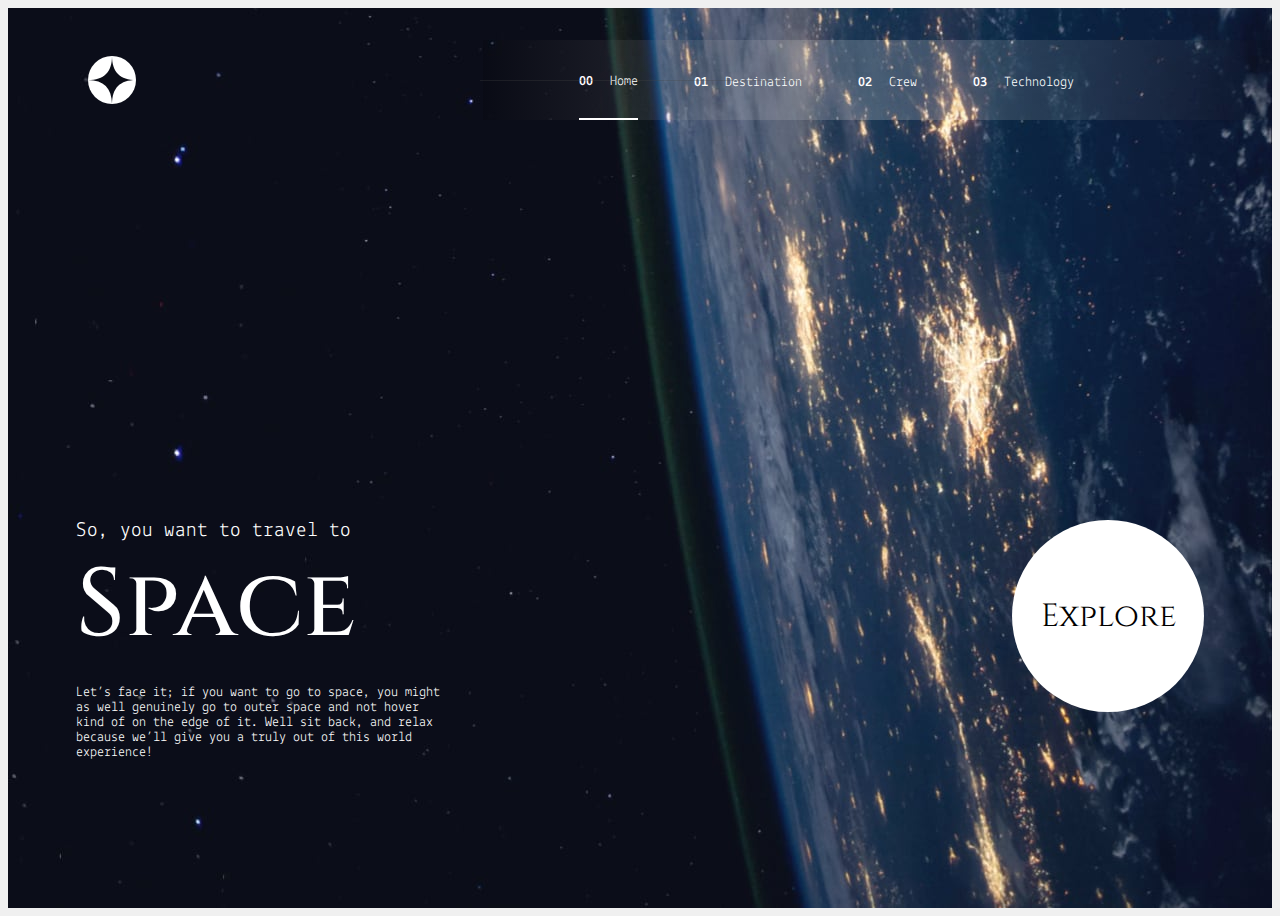
==== starter-code/index.html @ 429c9ccd "Homepage desktop layout finished" ====
<!DOCTYPE html>
<html lang="en">
<head>
  <meta charset="UTF-8">
  <meta name="viewport" content="width=device-width, initial-scale=1.0">

  <link rel="icon" type="image/png" sizes="32x32" href="./assets/favicon-32x32.png">
  <link href="./style.css" rel="stylesheet" crossorigin="anonymous">  
  <title>Frontend Mentor | Space tourism website</title>
</head>
<body>
  <div class="container">
    <div class="top-content">
      <div class="align-center">
        <img src="./assets/shared/logo.svg" />
        <div class="line"></div>
      </div>
      <div class="menu-container">
        <ul class="align-center">
          <li class="active"><strong>00</strong><a href="index.html"> Home</a></li>
          <li><strong>01</strong><a href="#"> Destination</a></li>
          <li><strong>02</strong><a href="#"> Crew</a></li>
          <li><strong>03</strong><a href="#"> Technology</a></li>
        </ul>
      </div>
    </div>
    <div class="bottom-content">
      <div class="content">
                <h2>So, you want to travel to</h2>
          <h1>Space</h1>
          <p>
          Let’s face it; if you want to go to space, you might as well genuinely go to 
          outer space and not hover kind of on the edge of it. Well sit back, and relax 
          because we’ll give you a truly out of this world experience!
            </p>
      </div>
      <div class="content center"> 
        <div class="bubble">
          Explore
        </div>
      </div>
    </div>
  </div>
</body>
</html>
---- starter-code/style.css ----
@import url('https://fonts.googleapis.com/css2?family=Cinzel:wght@500&family=Jura:wght@300&family=Lekton:wght@300&display=swap');

body {
  display: flex;
  align-items: center;
  justify-content: center;
  background-color: #f0f0f0;
  color: #fff;
  font-family: 'Lekton', serif;
  font-size: 14px;
  font-weight: 300;
}

h1 {
  margin: 0;
  font-family: 'Cinzel', sans-serif;
  font-weight: 500;
  font-size: 6rem;
}

h2 {
  margin: 0;
  font-family: 'Lekton', sans-serif;
  font-weight: 300;
}


.bubble {
  display: flex;
  align-items: center;
  justify-content: center;
  border-radius: 100%;
  background-color: #FFF;
  width: 12rem;
  height: 12rem;
  color: #000;
  font-family: 'Cinzel', serif;
  font-weight: 400;
  font-size: 2rem;
}

div.center {
  align-items: flex-start;
  justify-content: center;
  display: flex;
}

.align-center {
  display: flex;
  align-items: center;
}

p {
  font-family: 'Lekton', sans-serif;
  font-weight: 300;
}

.content p {
  width: 23.5rem;
}

a {
  text-decoration: none;
  color: #FFF;
  font-weight: 300;
}

.container {
  width: 1440px;
  height: 900px;
  background-image: url(./assets/home/background-home-desktop.jpg);
  background-position: right;
  background-repeat: no-repeat;
  display: grid;
	grid-template-rows: 1fr 5fr;
  grid-row-gap: 25rem;
}

.menu-container ul {
  height: 55%;
  list-style: none;
  margin: 0;
  margin-bottom: 1px;
}

ul li {
  height: 100%;
  width: max-content;
  margin-left: 3.5rem;
}

strong {
  font-weight: 600;
  margin-right: 10px;
}

li.active {
  border-bottom: 2px solid #fff;
}

.menu-container {
  background: linear-gradient(to right, rgba(0,0,0, 0.15) , rgba(255, 255,255, 0.2), rgba(0,0,0, 0.1));
  height: 80px;
  display: flex;
  flex-direction: row;
  align-items: flex-end;
}

.menu {
  position: absolute;
  width: 750px;
  height: 80px;
  right: 0;
  top: 5rem;
}

.top-content {
  display: grid;
  margin-left: 5rem;
  margin-top: 2rem;
  grid-template-columns: 1fr 2fr;
}

.bottom-content {
  display: flex;
  gap: 35rem;
  justify-content: center;
}

.line {
  border-bottom: 1px #464646 solid;
  width: 20rem;
  position: absolute; 
  left: 30rem;
  opacity: 0.3;
  
}
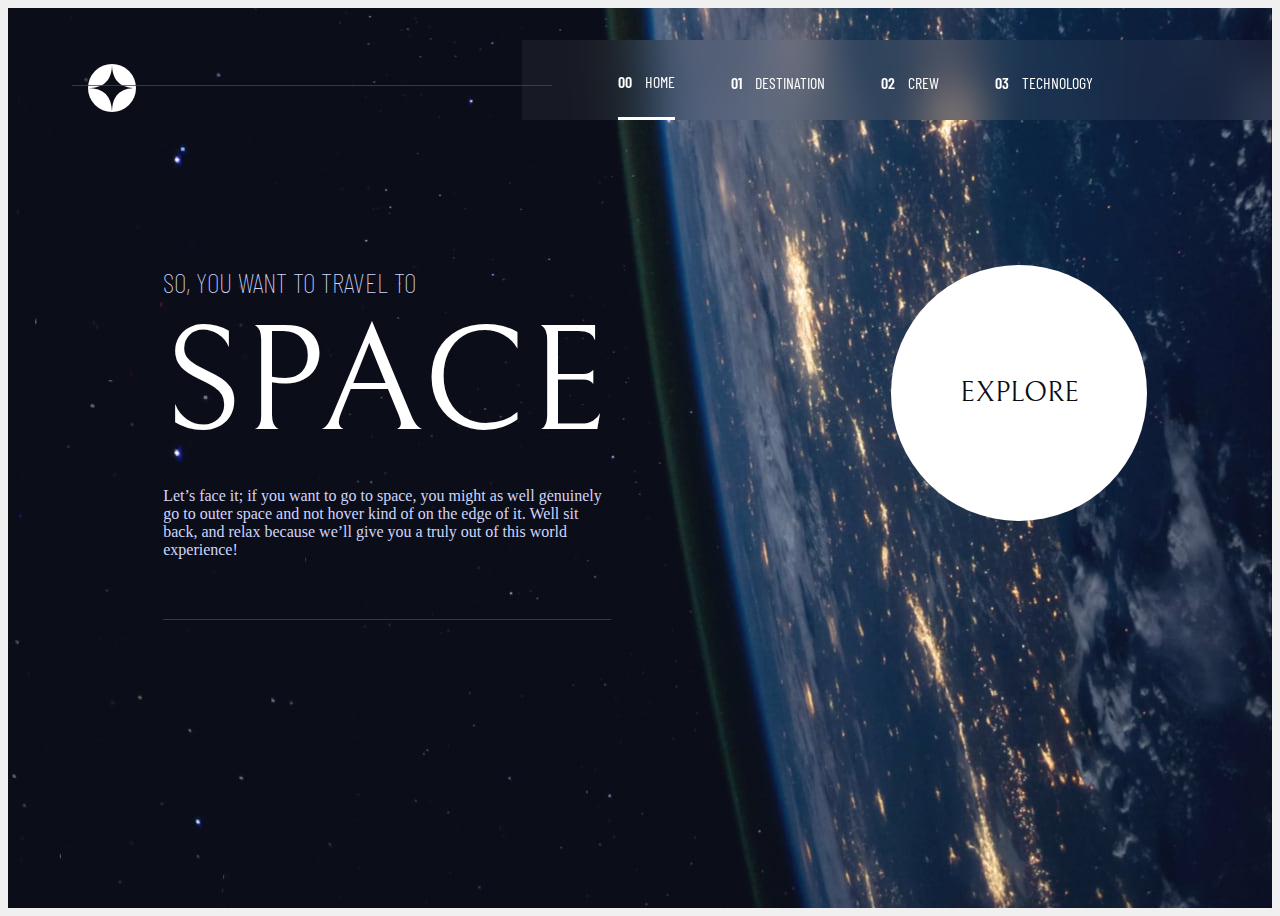
==== commit f710defe: "Add planets" ====
--- a/starter-code/index.html
+++ b/starter-code/index.html
@@ -13,30 +13,31 @@
     <div class="top-content">
       <div class="align-center">
         <img src="./assets/shared/logo.svg" />
-        <div class="line"></div>
       </div>
-      <div class="menu-container">
+      <div class="menu-container bg-blur">
         <ul class="align-center">
           <li class="active"><strong>00</strong><a href="index.html"> Home</a></li>
-          <li><strong>01</strong><a href="#"> Destination</a></li>
+          <li><strong>01</strong><a href="destination-moon.html"> Destination</a></li>
           <li><strong>02</strong><a href="#"> Crew</a></li>
           <li><strong>03</strong><a href="#"> Technology</a></li>
         </ul>
       </div>
     </div>
     <div class="bottom-content">
-      <div class="content">
-                <h2>So, you want to travel to</h2>
-          <h1>Space</h1>
-          <p>
-          Let’s face it; if you want to go to space, you might as well genuinely go to 
-          outer space and not hover kind of on the edge of it. Well sit back, and relax 
-          because we’ll give you a truly out of this world experience!
+      <div class="content center">
+          <div class="space-text">
+            <h5>So, you want to travel to</h2>
+            <h1>SPACE</h1>
+            <p>
+            Let’s face it; if you want to go to space, you might as well genuinely go to 
+            outer space and not hover kind of on the edge of it. Well sit back, and relax 
+            because we’ll give you a truly out of this world experience!
             </p>
+          </div>
       </div>
       <div class="content center"> 
         <div class="bubble">
-          Explore
+          <h4>Explore</h4>
         </div>
       </div>
     </div>
--- a/starter-code/style.css
+++ b/starter-code/style.css
@@ -1,29 +1,71 @@
-@import url('https://fonts.googleapis.com/css2?family=Cinzel:wght@500&family=Jura:wght@300&family=Lekton:wght@300&display=swap');
-
+@import url('https://fonts.googleapis.com/css2?family=Barlow+Condensed:wght@400;600&family=Bellefair&display=swap');
 body {
   display: flex;
   align-items: center;
   justify-content: center;
   background-color: #f0f0f0;
-  color: #fff;
-  font-family: 'Lekton', serif;
-  font-size: 14px;
+  color: #FFF;
+  font-family: 'Barlow Condensed', serif;
+  font-size: 16px;
   font-weight: 300;
 }
 
 h1 {
   margin: 0;
-  font-family: 'Cinzel', sans-serif;
-  font-weight: 500;
-  font-size: 6rem;
+  font-family: 'Bellefair', serif;
+  font-size: 150px;
+  font-weight: 100;
+  text-transform: uppercase;
 }
 
 h2 {
   margin: 0;
-  font-family: 'Lekton', sans-serif;
-  font-weight: 300;
-}
-
+  font-family: 'Bellefair', serif;
+  font-size: 100px;
+  text-transform: uppercase;
+}
+
+h3 {
+  text-transform: uppercase;
+  color: #D0D6F9;
+  margin: 0;
+  font-family: 'Bellefair', serif;
+  font-size: 56px;
+  font-weight: 100;
+}
+
+h4 {
+  text-transform: uppercase;
+  color: #D0D6F9;
+  margin: 0;
+  font-family: 'Bellefair', serif;
+  font-size: 28px;
+}
+
+
+h5 {
+  text-transform: uppercase;
+  color: #D0D6F9;
+  letter-spacing: 4.75;
+  margin: 0;
+  font-family: 'Barlow Condensed', serif;
+  font-size: 28px;
+  font-weight: 100;
+}
+
+.white-font h5 {
+  color: #FFF;
+}
+
+.white-font {
+  display: flex;
+  flex-direction: column;
+  gap: 40px;
+}
+
+span.grey-font {
+  color: #333333;
+}
 
 .bubble {
   display: flex;
@@ -31,17 +73,25 @@
   justify-content: center;
   border-radius: 100%;
   background-color: #FFF;
-  width: 12rem;
-  height: 12rem;
-  color: #000;
-  font-family: 'Cinzel', serif;
+  width: 16rem;
+  height: 16rem;
+  font-family: 'Bellefair', serif;
+  font-size: 2rem;
+  text-transform: uppercase;
+}
+
+.bubble h4 {
+  color: #0B0D17;
   font-weight: 400;
-  font-size: 2rem;
+}
+
+.bubble:hover {
+  box-shadow: 0 0 0 72px rgba(51, 51, 51,0.9);
 }
 
 div.center {
-  align-items: flex-start;
-  justify-content: center;
+  align-items: center;
+  justify-content: flex-start;
   display: flex;
 }
 
@@ -51,18 +101,27 @@
 }
 
 p {
-  font-family: 'Lekton', sans-serif;
-  font-weight: 300;
+  color: #D0D6F9;
+  font-family: 'Barlow', serif;
+  font-size: 16px;
 }
 
 .content p {
   width: 23.5rem;
 }
 
+.content {
+    display: flex;
+    flex-direction: column;  
+    align-items: flex-end;
+}
+
 a {
+  text-transform: uppercase;
   text-decoration: none;
   color: #FFF;
-  font-weight: 300;
+  font-weight: 400;
+  font-family "Barlow Condensed";
 }
 
 .container {
@@ -73,15 +132,22 @@
   background-repeat: no-repeat;
   display: grid;
 	grid-template-rows: 1fr 5fr;
-  grid-row-gap: 25rem;
+  grid-row-gap: 8rem;
+}
+
+.bg-space {
+  background-image: url(./assets/destination/background-destination-desktop.jpg);
 }
 
 .menu-container ul {
-  height: 55%;
   list-style: none;
-  margin: 0;
-  margin-bottom: 1px;
-}
+  display: flex;
+  flex-direction: row;
+  margin: 0;
+  height: 45px;
+  margin-bottom:2px;
+}
+
 
 ul li {
   height: 100%;
@@ -95,23 +161,30 @@
 }
 
 li.active {
-  border-bottom: 2px solid #fff;
+  border-bottom: 3px solid #fff;
 }
 
 .menu-container {
-  background: linear-gradient(to right, rgba(0,0,0, 0.15) , rgba(255, 255,255, 0.2), rgba(0,0,0, 0.1));
   height: 80px;
   display: flex;
   flex-direction: row;
   align-items: flex-end;
-}
-
-.menu {
+  width: 750px;
+}
+
+.bg-blur {
+  background: hsl(0 0% 100% / 0.05);
+  backdrop-filter: blur(1.5rem);
+}
+
+.menu-container::before {
   position: absolute;
-  width: 750px;
-  height: 80px;
-  right: 0;
-  top: 5rem;
+  border-bottom: 1px #464646 solid;
+  opacity: 0.8;
+  top: 45px;
+  right: 720px;
+  content: "";
+  width: 480px;
 }
 
 .top-content {
@@ -119,19 +192,66 @@
   margin-left: 5rem;
   margin-top: 2rem;
   grid-template-columns: 1fr 2fr;
+  grid-column-gap: 15rem;
 }
 
 .bottom-content {
-  display: flex;
-  gap: 35rem;
-  justify-content: center;
-}
-
-.line {
-  border-bottom: 1px #464646 solid;
-  width: 20rem;
-  position: absolute; 
-  left: 30rem;
-  opacity: 0.3;
-  
-}
+  display: grid;
+  grid-template-columns: 60% 40%;
+}
+
+.pull-left {
+  align-items: flex-start;
+}
+
+.bottom-content .content .menu-container::before {
+  content: none;
+}
+
+.bottom-content .content .menu-container ul {
+  margin-left: -90px;
+  height: 30px;
+}
+
+.bottom-content .content p {
+  width: 28rem;
+}
+
+.bottom-content .content p::after {
+  content: "";
+  display: block;
+  border-bottom: 1px solid #434343;
+  width: 100%;
+  margin-top: 60px;
+  opacity: 0.8;
+}
+
+
+.bottom-content .content .menu-container ul li a {
+  color: #D0D6F9;
+  font-weight: 600;
+}
+
+.bottom-content .content .menu-container ul li.active a {
+  color: #FFF;
+  font-weight: 600;
+}
+
+.stats {
+  display: grid;
+  grid-template-columns: repeat(2, 1fr);
+  grid-template-rows: repeat(2, 1fr);
+  width: 90%;
+}
+
+.stats .title {
+  font-size: 18px;
+  color: #D0D6F9;
+  text-transform: uppercase;
+}
+
+.stats .description {
+  font-size: 32px;
+  text-transform: uppercase;
+  font-weight: 400;
+}
